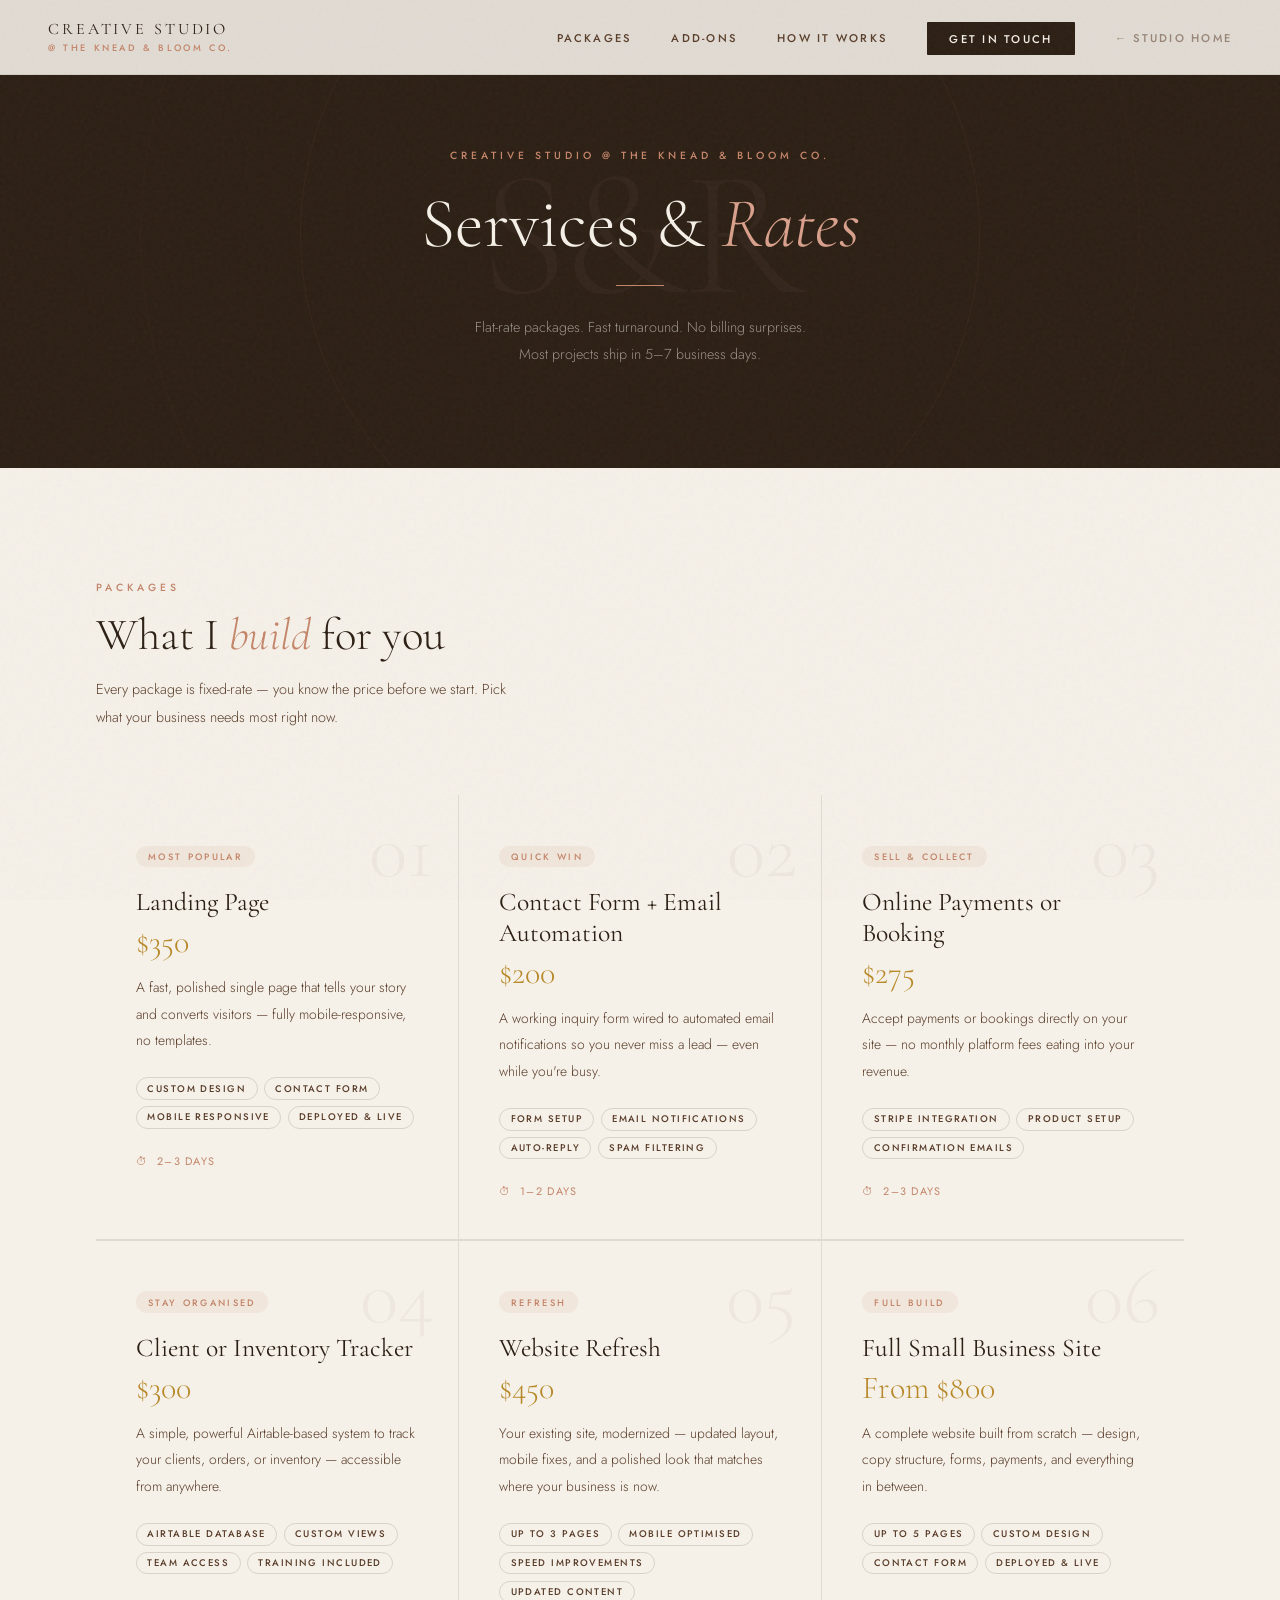
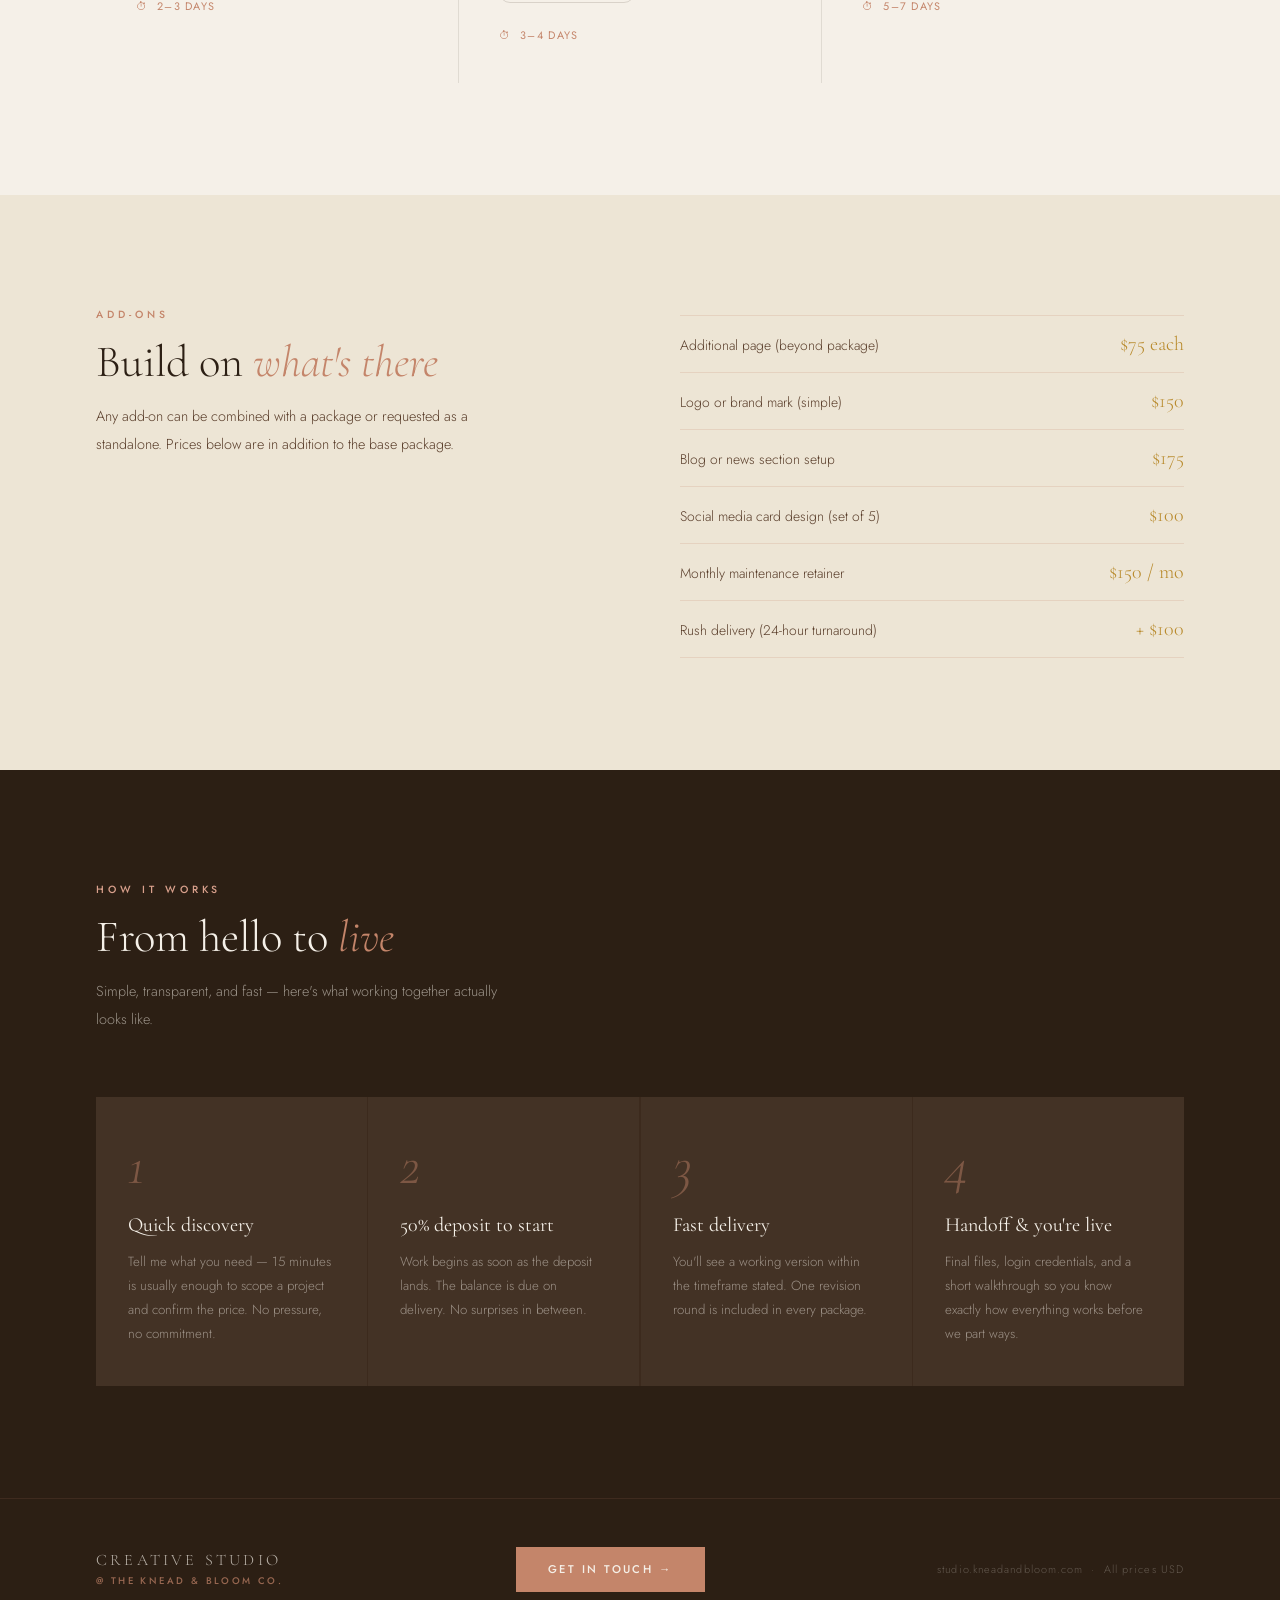
==== rates.html @ b483e49e "add rates page, reorder sections on index page" ====
<!DOCTYPE html>
<html lang="en">
<head>
<meta charset="UTF-8" />
<meta name="viewport" content="width=device-width, initial-scale=1.0" />
<title>Services &amp; Rates — Creative Studio @ The Knead &amp; Bloom Co.</title>
<link href="https://fonts.googleapis.com/css2?family=Cormorant+Garamond:ital,wght@0,300;0,400;0,600;1,300;1,400&family=Jost:wght@300;400;500&display=swap" rel="stylesheet" />
<link rel="stylesheet" href="css/shared.css" />
<link rel="stylesheet" href="css/rate-card.css" />
</head>
<body>

<!-- ── NAV ──────────────────────────────────────────────────── -->
<nav>
  <a href="https://studio.kneadandbloom.com" class="nav-brand">
    <span class="nav-wordmark">Creative Studio</span>
    <span class="nav-sub">@ The Knead &amp; Bloom Co.</span>
  </a>
  <ul class="nav-links">
    <li><a href="#packages">Packages</a></li>
    <li><a href="#addons">Add-Ons</a></li>
    <li><a href="#how-it-works">How It Works</a></li>
    <li><a href="https://studio.kneadandbloom.com/#contact" class="nav-cta">Get in Touch</a></li>
    <li><a href="https://studio.kneadandbloom.com" class="nav-parent-link">← Studio Home</a></li>
  </ul>
</nav>

<!-- ── HERO ─────────────────────────────────────────────────── -->
<section class="hero">
  <div class="hero-monogram">S&amp;R</div>
  <div class="hero-eyebrow">Creative Studio @ The Knead &amp; Bloom Co.</div>
  <h1 class="hero-headline">Services &amp; <em>Rates</em></h1>
  <div class="hero-divider"></div>
  <p class="hero-sub">Flat-rate packages. Fast turnaround. No billing surprises.<br>Most projects ship in 5–7 business days.</p>
</section>

<!-- ── PACKAGES ─────────────────────────────────────────────── -->
<section id="packages">
  <div class="section-label reveal">Packages</div>
  <h2 class="section-title reveal">What I <em>build</em> for you</h2>
  <p class="section-intro reveal">Every package is fixed-rate — you know the price before we start. Pick what your business needs most right now.</p>

  <div class="packages-grid">

    <div class="pkg-card reveal">
      <div class="pkg-number">01</div>
      <span class="pkg-tag">Most popular</span>
      <div class="pkg-name">Landing Page</div>
      <div class="pkg-price">$350</div>
      <p class="pkg-desc">A fast, polished single page that tells your story and converts visitors — fully mobile-responsive, no templates.</p>
      <div class="pkg-pills">
        <span class="pkg-pill">Custom design</span>
        <span class="pkg-pill">Contact form</span>
        <span class="pkg-pill">Mobile responsive</span>
        <span class="pkg-pill">Deployed &amp; live</span>
      </div>
      <div class="pkg-turnaround">⏱ &nbsp;2–3 days</div>
    </div>

    <div class="pkg-card reveal">
      <div class="pkg-number">02</div>
      <span class="pkg-tag">Quick win</span>
      <div class="pkg-name">Contact Form + Email Automation</div>
      <div class="pkg-price">$200</div>
      <p class="pkg-desc">A working inquiry form wired to automated email notifications so you never miss a lead — even while you're busy.</p>
      <div class="pkg-pills">
        <span class="pkg-pill">Form setup</span>
        <span class="pkg-pill">Email notifications</span>
        <span class="pkg-pill">Auto-reply</span>
        <span class="pkg-pill">Spam filtering</span>
      </div>
      <div class="pkg-turnaround">⏱ &nbsp;1–2 days</div>
    </div>

    <div class="pkg-card reveal">
      <div class="pkg-number">03</div>
      <span class="pkg-tag">Sell &amp; collect</span>
      <div class="pkg-name">Online Payments or Booking</div>
      <div class="pkg-price">$275</div>
      <p class="pkg-desc">Accept payments or bookings directly on your site — no monthly platform fees eating into your revenue.</p>
      <div class="pkg-pills">
        <span class="pkg-pill">Stripe integration</span>
        <span class="pkg-pill">Product setup</span>
        <span class="pkg-pill">Confirmation emails</span>
      </div>
      <div class="pkg-turnaround">⏱ &nbsp;2–3 days</div>
    </div>

    <div class="pkg-card reveal">
      <div class="pkg-number">04</div>
      <span class="pkg-tag">Stay organised</span>
      <div class="pkg-name">Client or Inventory Tracker</div>
      <div class="pkg-price">$300</div>
      <p class="pkg-desc">A simple, powerful Airtable-based system to track your clients, orders, or inventory — accessible from anywhere.</p>
      <div class="pkg-pills">
        <span class="pkg-pill">Airtable database</span>
        <span class="pkg-pill">Custom views</span>
        <span class="pkg-pill">Team access</span>
        <span class="pkg-pill">Training included</span>
      </div>
      <div class="pkg-turnaround">⏱ &nbsp;2–3 days</div>
    </div>

    <div class="pkg-card reveal">
      <div class="pkg-number">05</div>
      <span class="pkg-tag">Refresh</span>
      <div class="pkg-name">Website Refresh</div>
      <div class="pkg-price">$450</div>
      <p class="pkg-desc">Your existing site, modernized — updated layout, mobile fixes, and a polished look that matches where your business is now.</p>
      <div class="pkg-pills">
        <span class="pkg-pill">Up to 3 pages</span>
        <span class="pkg-pill">Mobile optimised</span>
        <span class="pkg-pill">Speed improvements</span>
        <span class="pkg-pill">Updated content</span>
      </div>
      <div class="pkg-turnaround">⏱ &nbsp;3–4 days</div>
    </div>

    <div class="pkg-card reveal">
      <div class="pkg-number">06</div>
      <span class="pkg-tag">Full build</span>
      <div class="pkg-name">Full Small Business Site</div>
      <div class="pkg-price">From $800</div>
      <p class="pkg-desc">A complete website built from scratch — design, copy structure, forms, payments, and everything in between.</p>
      <div class="pkg-pills">
        <span class="pkg-pill">Up to 5 pages</span>
        <span class="pkg-pill">Custom design</span>
        <span class="pkg-pill">Contact form</span>
        <span class="pkg-pill">Deployed &amp; live</span>
      </div>
      <div class="pkg-turnaround">⏱ &nbsp;5–7 days</div>
    </div>

  </div>
</section>

<!-- ── ADD-ONS ───────────────────────────────────────────────── -->
<section id="addons">
  <div class="addons-inner">
    <div>
      <div class="section-label reveal">Add-Ons</div>
      <h2 class="section-title reveal">Build on <em>what's there</em></h2>
      <p class="section-intro reveal" style="margin-bottom:0;">Any add-on can be combined with a package or requested as a standalone. Prices below are in addition to the base package.</p>
    </div>
    <div class="addons-table reveal">
      <div class="addon-row">
        <span class="addon-name">Additional page (beyond package)</span>
        <span class="addon-price">$75 each</span>
      </div>
      <div class="addon-row">
        <span class="addon-name">Logo or brand mark (simple)</span>
        <span class="addon-price">$150</span>
      </div>
      <div class="addon-row">
        <span class="addon-name">Blog or news section setup</span>
        <span class="addon-price">$175</span>
      </div>
      <div class="addon-row">
        <span class="addon-name">Social media card design (set of 5)</span>
        <span class="addon-price">$100</span>
      </div>
      <div class="addon-row">
        <span class="addon-name">Monthly maintenance retainer</span>
        <span class="addon-price">$150 / mo</span>
      </div>
      <div class="addon-row">
        <span class="addon-name">Rush delivery (24-hour turnaround)</span>
        <span class="addon-price">+ $100</span>
      </div>
    </div>
  </div>
</section>

<!-- ── HOW IT WORKS ──────────────────────────────────────────── -->
<section id="how-it-works">
  <div class="how-header">
    <div class="section-label reveal">How It Works</div>
    <h2 class="section-title reveal">From hello to <em>live</em></h2>
    <p class="section-intro reveal">Simple, transparent, and fast — here's what working together actually looks like.</p>
  </div>

  <div class="steps-grid">
    <div class="step-card reveal">
      <div class="step-num">1</div>
      <div class="step-title">Quick discovery</div>
      <p class="step-body">Tell me what you need — 15 minutes is usually enough to scope a project and confirm the price. No pressure, no commitment.</p>
    </div>
    <div class="step-card reveal">
      <div class="step-num">2</div>
      <div class="step-title">50% deposit to start</div>
      <p class="step-body">Work begins as soon as the deposit lands. The balance is due on delivery. No surprises in between.</p>
    </div>
    <div class="step-card reveal">
      <div class="step-num">3</div>
      <div class="step-title">Fast delivery</div>
      <p class="step-body">You'll see a working version within the timeframe stated. One revision round is included in every package.</p>
    </div>
    <div class="step-card reveal">
      <div class="step-num">4</div>
      <div class="step-title">Handoff &amp; you're live</div>
      <p class="step-body">Final files, login credentials, and a short walkthrough so you know exactly how everything works before we part ways.</p>
    </div>
  </div>
</section>

<!-- ── FOOTER ────────────────────────────────────────────────── -->
<footer>
  <div class="footer-brand">
    <span class="footer-wordmark">Creative Studio</span>
    <span class="footer-sub">@ The Knead &amp; Bloom Co.</span>
  </div>
  <a href="https://studio.kneadandbloom.com/#contact" class="footer-cta">Get in Touch →</a>
  <span class="footer-copy">studio.kneadandbloom.com &nbsp;·&nbsp; All prices USD</span>
</footer>

<script>
// ── SCROLL REVEAL ─────────────────────────────────────────────
const observer = new IntersectionObserver((entries) => {
  entries.forEach(e => {
    if (e.isIntersecting) {
      e.target.classList.add('visible');
      observer.unobserve(e.target);
    }
  });
}, { threshold: 0.12 });

document.querySelectorAll('.reveal').forEach(el => observer.observe(el));
</script>
</body>
</html>
---- css/shared.css ----
/* ================================================================
   shared.css
   Creative Studio @ The Knead & Bloom Co.
   Shared across all studio pages.
   ================================================================ */

/* ── RESET & ROOT ───────────────────────────────────────────── */
*, *::before, *::after { box-sizing: border-box; margin: 0; padding: 0; }

:root {
  --cream:         #f5f0e8;
  --cream-dark:    #ede5d5;
  --brown:         #2c1f14;
  --brown-mid:     #5a3e2b;
  --gold:          #b8892a;
  --gold-light:    #d4a84b;
  --blush:         #c4856a;
  --blush-light:   #d9a08c;
  --sage:          #7a8c6e;
  --text:          #2c1f14;
  --grain-opacity: 0.04;
}

html { scroll-behavior: smooth; }

body {
  font-family: 'Jost', sans-serif;
  background: var(--cream);
  color: var(--text);
  overflow-x: hidden;
}

/* ── GRAIN OVERLAY ──────────────────────────────────────────── */
body::before {
  content: '';
  position: fixed;
  inset: 0;
  background-image: url("data:image/svg+xml,%3Csvg viewBox='0 0 256 256' xmlns='http://www.w3.org/2000/svg'%3E%3Cfilter id='noise'%3E%3CfeTurbulence type='fractalNoise' baseFrequency='0.9' numOctaves='4' stitchTiles='stitch'/%3E%3C/filter%3E%3Crect width='100%25' height='100%25' filter='url(%23noise)' opacity='1'/%3E%3C/svg%3E");
  opacity: var(--grain-opacity);
  pointer-events: none;
  z-index: 9999;
}

/* ── NAV ────────────────────────────────────────────────────── */
nav {
  position: fixed;
  top: 0; left: 0; right: 0;
  z-index: 200;
  display: flex;
  align-items: center;
  justify-content: space-between;
  padding: 1.25rem 3rem;
  background: rgba(245, 240, 232, 0.9);
  backdrop-filter: blur(10px);
  border-bottom: 1px solid rgba(44, 31, 20, 0.08);
  transition: background 0.3s;
}

.nav-brand {
  display: flex;
  flex-direction: column;
  gap: 0.1rem;
  text-decoration: none;
}

.nav-wordmark {
  font-family: 'Cormorant Garamond', serif;
  font-size: 1rem;
  font-weight: 400;
  letter-spacing: 0.18em;
  text-transform: uppercase;
  color: var(--brown);
  line-height: 1.2;
}

.nav-sub {
  font-family: 'Jost', sans-serif;
  font-size: 0.58rem;
  font-weight: 500;
  letter-spacing: 0.28em;
  text-transform: uppercase;
  color: var(--blush);
}

.nav-links {
  display: flex;
  gap: 2.5rem;
  list-style: none;
  align-items: center;
}

.nav-links a {
  font-family: 'Jost', sans-serif;
  font-size: 0.7rem;
  font-weight: 500;
  letter-spacing: 0.2em;
  text-transform: uppercase;
  text-decoration: none;
  color: var(--brown-mid);
  transition: color 0.2s;
}

.nav-links a:hover { color: var(--blush); }

.nav-links .nav-cta {
  padding: 0.55rem 1.4rem;
  background: var(--brown);
  color: var(--cream);
  border-radius: 1px;
  transition: background 0.2s;
}

.nav-links .nav-cta:hover { background: var(--blush); color: var(--cream); }

.nav-parent-link {
  font-family: 'Jost', sans-serif;
  font-size: 0.62rem;
  letter-spacing: 0.18em;
  text-transform: uppercase;
  color: var(--brown-mid);
  opacity: 0.55;
  text-decoration: none;
  transition: opacity 0.2s;
}

.nav-parent-link:hover { opacity: 1; }

/* ── SECTION SHARED ─────────────────────────────────────────── */
.section-label {
  font-family: 'Jost', sans-serif;
  font-size: 0.65rem;
  font-weight: 500;
  letter-spacing: 0.38em;
  text-transform: uppercase;
  color: var(--blush);
  margin-bottom: 1rem;
}

.section-title {
  font-family: 'Cormorant Garamond', serif;
  font-size: clamp(2rem, 3.5vw, 3.5rem);
  font-weight: 300;
  line-height: 1.1;
  color: var(--brown);
  margin-bottom: 1rem;
}

.section-title em { font-style: italic; color: var(--blush); }

.section-intro {
  font-size: 0.9rem;
  font-weight: 300;
  color: var(--brown-mid);
  line-height: 1.9;
  max-width: 54ch;
  margin-bottom: 4rem;
}

/* ── SCROLL REVEAL ──────────────────────────────────────────── */
.reveal {
  opacity: 0;
  transform: translateY(28px);
  transition: opacity 0.75s ease, transform 0.75s ease;
}

.reveal.visible {
  opacity: 1;
  transform: translateY(0);
}

/* ── FOOTER ─────────────────────────────────────────────────── */
footer {
  background: var(--brown);
  border-top: 1px solid rgba(196, 133, 106, 0.12);
  padding: 3rem 6rem;
  display: flex;
  align-items: center;
  justify-content: space-between;
  flex-wrap: wrap;
  gap: 1.5rem;
}

.footer-brand {
  display: flex;
  flex-direction: column;
  gap: 0.25rem;
}

.footer-wordmark {
  font-family: 'Cormorant Garamond', serif;
  font-size: 1rem;
  font-weight: 300;
  letter-spacing: 0.2em;
  text-transform: uppercase;
  color: var(--cream);
  opacity: 0.7;
}

.footer-sub {
  font-size: 0.6rem;
  font-weight: 500;
  letter-spacing: 0.25em;
  text-transform: uppercase;
  color: var(--blush);
  opacity: 0.7;
}

.footer-copy {
  font-size: 0.68rem;
  font-weight: 300;
  letter-spacing: 0.1em;
  color: rgba(245, 240, 232, 0.28);
}

.footer-links {
  display: flex;
  gap: 2rem;
  list-style: none;
}

.footer-links a {
  font-size: 0.68rem;
  letter-spacing: 0.15em;
  text-transform: uppercase;
  color: rgba(245, 240, 232, 0.35);
  text-decoration: none;
  transition: color 0.2s;
}

.footer-links a:hover { color: var(--blush-light); }

/* ── ANIMATIONS ─────────────────────────────────────────────── */
@keyframes fadeUp {
  from { opacity: 0; transform: translateY(24px); }
  to   { opacity: 1; transform: translateY(0); }
}

@keyframes fadeIn {
  from { opacity: 0; }
  to   { opacity: 1; }
}

/* ── MOBILE — shared elements ───────────────────────────────── */
@media (max-width: 900px) {
  nav { padding: 1rem 1.5rem; }
  .nav-links { display: none; }
  footer { flex-direction: column; text-align: center; padding: 2.5rem 1.5rem; }
  .footer-links { display: none; }
}
---- css/rate-card.css ----
/* ================================================================
   rate-card.css
   Creative Studio @ The Knead & Bloom Co.
   Page-specific styles for rate-card.html only.
   Requires: shared.css
   ================================================================ */

/* ── HERO ───────────────────────────────────────────────────── */
.hero {
  min-height: 52vh;
  background: var(--brown);
  display: flex;
  flex-direction: column;
  align-items: center;
  justify-content: center;
  text-align: center;
  padding: 9rem 3rem 6rem;
  position: relative;
  overflow: hidden;
}

.hero::before {
  content: '';
  position: absolute;
  width: 680px; height: 680px;
  border-radius: 50%;
  border: 1px solid rgba(196, 133, 106, 0.07);
  top: 50%; left: 50%;
  transform: translate(-50%, -50%);
  pointer-events: none;
}

.hero::after {
  content: '';
  position: absolute;
  width: 1000px; height: 1000px;
  border-radius: 50%;
  border: 1px solid rgba(196, 133, 106, 0.035);
  top: 50%; left: 50%;
  transform: translate(-50%, -50%);
  pointer-events: none;
}

.hero-monogram {
  font-family: 'Cormorant Garamond', serif;
  font-size: clamp(6rem, 14vw, 14rem);
  font-weight: 300;
  color: rgba(245, 240, 232, 0.035);
  position: absolute;
  top: 50%; left: 50%;
  transform: translate(-50%, -50%);
  user-select: none;
  pointer-events: none;
  white-space: nowrap;
  letter-spacing: -0.02em;
  z-index: 0;
}

.hero-eyebrow {
  font-family: 'Jost', sans-serif;
  font-size: 0.65rem;
  font-weight: 500;
  letter-spacing: 0.38em;
  text-transform: uppercase;
  color: var(--blush);
  margin-bottom: 1.5rem;
  position: relative; z-index: 1;
  opacity: 0;
  animation: fadeUp 0.8s ease forwards 0.2s;
}

.hero-headline {
  font-family: 'Cormorant Garamond', serif;
  font-size: clamp(3rem, 5.5vw, 5.2rem);
  font-weight: 300;
  line-height: 1.05;
  color: var(--cream);
  margin-bottom: 1.5rem;
  position: relative; z-index: 1;
  opacity: 0;
  animation: fadeUp 0.8s ease forwards 0.4s;
}

.hero-headline em {
  font-style: italic;
  color: var(--blush-light);
}

.hero-divider {
  width: 3rem;
  height: 1px;
  background: var(--blush);
  margin: 0 auto 1.75rem;
  position: relative; z-index: 1;
  opacity: 0;
  animation: fadeUp 0.8s ease forwards 0.55s;
}

.hero-sub {
  font-size: 0.9rem;
  font-weight: 300;
  line-height: 1.85;
  color: rgba(245, 240, 232, 0.55);
  max-width: 50ch;
  position: relative; z-index: 1;
  opacity: 0;
  animation: fadeUp 0.8s ease forwards 0.7s;
}

/* ── PACKAGES SECTION ───────────────────────────────────────── */
#packages {
  padding: 7rem 6rem;
  max-width: 1400px;
  margin: 0 auto;
}

.packages-grid {
  display: grid;
  grid-template-columns: repeat(3, 1fr);
  gap: 1.5px;
  background: rgba(44, 31, 20, 0.1);
}

.pkg-card {
  background: var(--cream);
  padding: 3rem 2.5rem 2.5rem;
  position: relative;
  overflow: hidden;
  transition: background 0.4s ease;
}

.pkg-card::before {
  content: '';
  position: absolute;
  bottom: 0; left: 0;
  width: 0; height: 3px;
  background: var(--blush);
  transition: width 0.5s ease;
}

.pkg-card:hover { background: var(--cream-dark); }
.pkg-card:hover::before { width: 100%; }

.pkg-number {
  font-family: 'Cormorant Garamond', serif;
  font-size: 5rem;
  font-weight: 300;
  color: rgba(44, 31, 20, 0.04);
  position: absolute;
  top: 1rem; right: 1.5rem;
  line-height: 1;
  user-select: none;
}

.pkg-tag {
  display: inline-block;
  font-size: 0.58rem;
  font-weight: 500;
  letter-spacing: 0.25em;
  text-transform: uppercase;
  padding: 0.28rem 0.75rem;
  border-radius: 100px;
  margin-bottom: 1.25rem;
  background: rgba(196, 133, 106, 0.1);
  color: var(--blush);
}

.pkg-name {
  font-family: 'Cormorant Garamond', serif;
  font-size: clamp(1.4rem, 2vw, 1.9rem);
  font-weight: 400;
  line-height: 1.2;
  color: var(--brown);
  margin-bottom: 0.5rem;
}

.pkg-price {
  font-family: 'Cormorant Garamond', serif;
  font-size: clamp(1.6rem, 2.5vw, 2.4rem);
  font-weight: 300;
  color: var(--gold);
  margin-bottom: 1rem;
  line-height: 1;
}

.pkg-desc {
  font-size: 0.87rem;
  font-weight: 300;
  line-height: 1.9;
  color: var(--brown-mid);
  margin-bottom: 1.5rem;
  max-width: 36ch;
}

.pkg-pills {
  display: flex;
  flex-wrap: wrap;
  gap: 0.4rem;
  margin-bottom: 1.5rem;
}

.pkg-pill {
  font-size: 0.6rem;
  font-weight: 500;
  letter-spacing: 0.15em;
  text-transform: uppercase;
  padding: 0.2rem 0.65rem;
  border: 1px solid rgba(44, 31, 20, 0.14);
  color: var(--brown-mid);
  border-radius: 100px;
}

.pkg-turnaround {
  font-size: 0.68rem;
  font-weight: 400;
  letter-spacing: 0.12em;
  text-transform: uppercase;
  color: var(--blush);
  display: flex;
  align-items: center;
  gap: 0.4rem;
}

/* ── ADD-ONS SECTION ────────────────────────────────────────── */
#addons {
  background: var(--cream-dark);
  padding: 7rem 6rem;
}

.addons-inner {
  max-width: 1100px;
  margin: 0 auto;
  display: grid;
  grid-template-columns: 1fr 1fr;
  gap: 5rem;
  align-items: start;
}

.addons-table {
  display: flex;
  flex-direction: column;
  gap: 0;
  margin-top: 0.5rem;
}

.addon-row {
  display: grid;
  grid-template-columns: 1fr auto;
  gap: 1rem;
  align-items: baseline;
  padding: 1rem 0;
  border-bottom: 1px solid rgba(196, 133, 106, 0.2);
}

.addon-row:first-child { border-top: 1px solid rgba(196, 133, 106, 0.2); }

.addon-name {
  font-size: 0.87rem;
  font-weight: 300;
  color: var(--brown-mid);
  line-height: 1.5;
}

.addon-price {
  font-family: 'Cormorant Garamond', serif;
  font-size: 1.25rem;
  font-weight: 300;
  color: var(--gold);
  white-space: nowrap;
  text-align: right;
}

/* ── HOW IT WORKS SECTION ───────────────────────────────────── */
#how-it-works {
  background: var(--brown);
  padding: 7rem 6rem;
}

.how-header {
  max-width: 1100px;
  margin: 0 auto 4rem;
}

.how-header .section-label { color: var(--blush-light); }
.how-header .section-title { color: var(--cream); }
.how-header .section-intro { color: rgba(245, 240, 232, 0.55); }

.steps-grid {
  max-width: 1100px;
  margin: 0 auto;
  display: grid;
  grid-template-columns: repeat(4, 1fr);
  gap: 1.5px;
  background: rgba(196, 133, 106, 0.1);
}

.step-card {
  background: rgba(245, 240, 232, 0.035);
  padding: 2.5rem 2rem;
  transition: background 0.3s;
}

.step-card:hover { background: rgba(245, 240, 232, 0.055); }

.step-num {
  font-family: 'Cormorant Garamond', serif;
  font-size: 3.5rem;
  font-weight: 300;
  font-style: italic;
  color: var(--blush);
  opacity: 0.45;
  line-height: 1;
  margin-bottom: 1.25rem;
}

.step-title {
  font-family: 'Cormorant Garamond', serif;
  font-size: 1.25rem;
  font-weight: 400;
  color: var(--cream);
  margin-bottom: 0.75rem;
  line-height: 1.25;
}

.step-body {
  font-size: 0.83rem;
  font-weight: 300;
  line-height: 1.8;
  color: rgba(245, 240, 232, 0.5);
}

/* ── FOOTER CTA (rate-card variant) ────────────────────────── */
.footer-cta {
  display: inline-flex;
  align-items: center;
  gap: 0.75rem;
  font-size: 0.7rem;
  font-weight: 500;
  letter-spacing: 0.22em;
  text-transform: uppercase;
  color: var(--cream);
  background: var(--blush);
  text-decoration: none;
  padding: 0.9rem 2rem;
  transition: background 0.25s;
}

.footer-cta:hover { background: var(--gold); }

/* ── MOBILE ─────────────────────────────────────────────────── */
@media (max-width: 900px) {
  .hero { padding: 7rem 2rem 4rem; }

  #packages { padding: 4rem 1.5rem; }
  .packages-grid { grid-template-columns: 1fr; }
  .pkg-card { padding: 2.5rem 2rem; }

  #addons { padding: 4rem 1.5rem; }
  .addons-inner { grid-template-columns: 1fr; gap: 3rem; }

  #how-it-works { padding: 4rem 1.5rem; }
  .steps-grid { grid-template-columns: 1fr 1fr; }
}

@media (max-width: 540px) {
  .steps-grid { grid-template-columns: 1fr; }
}
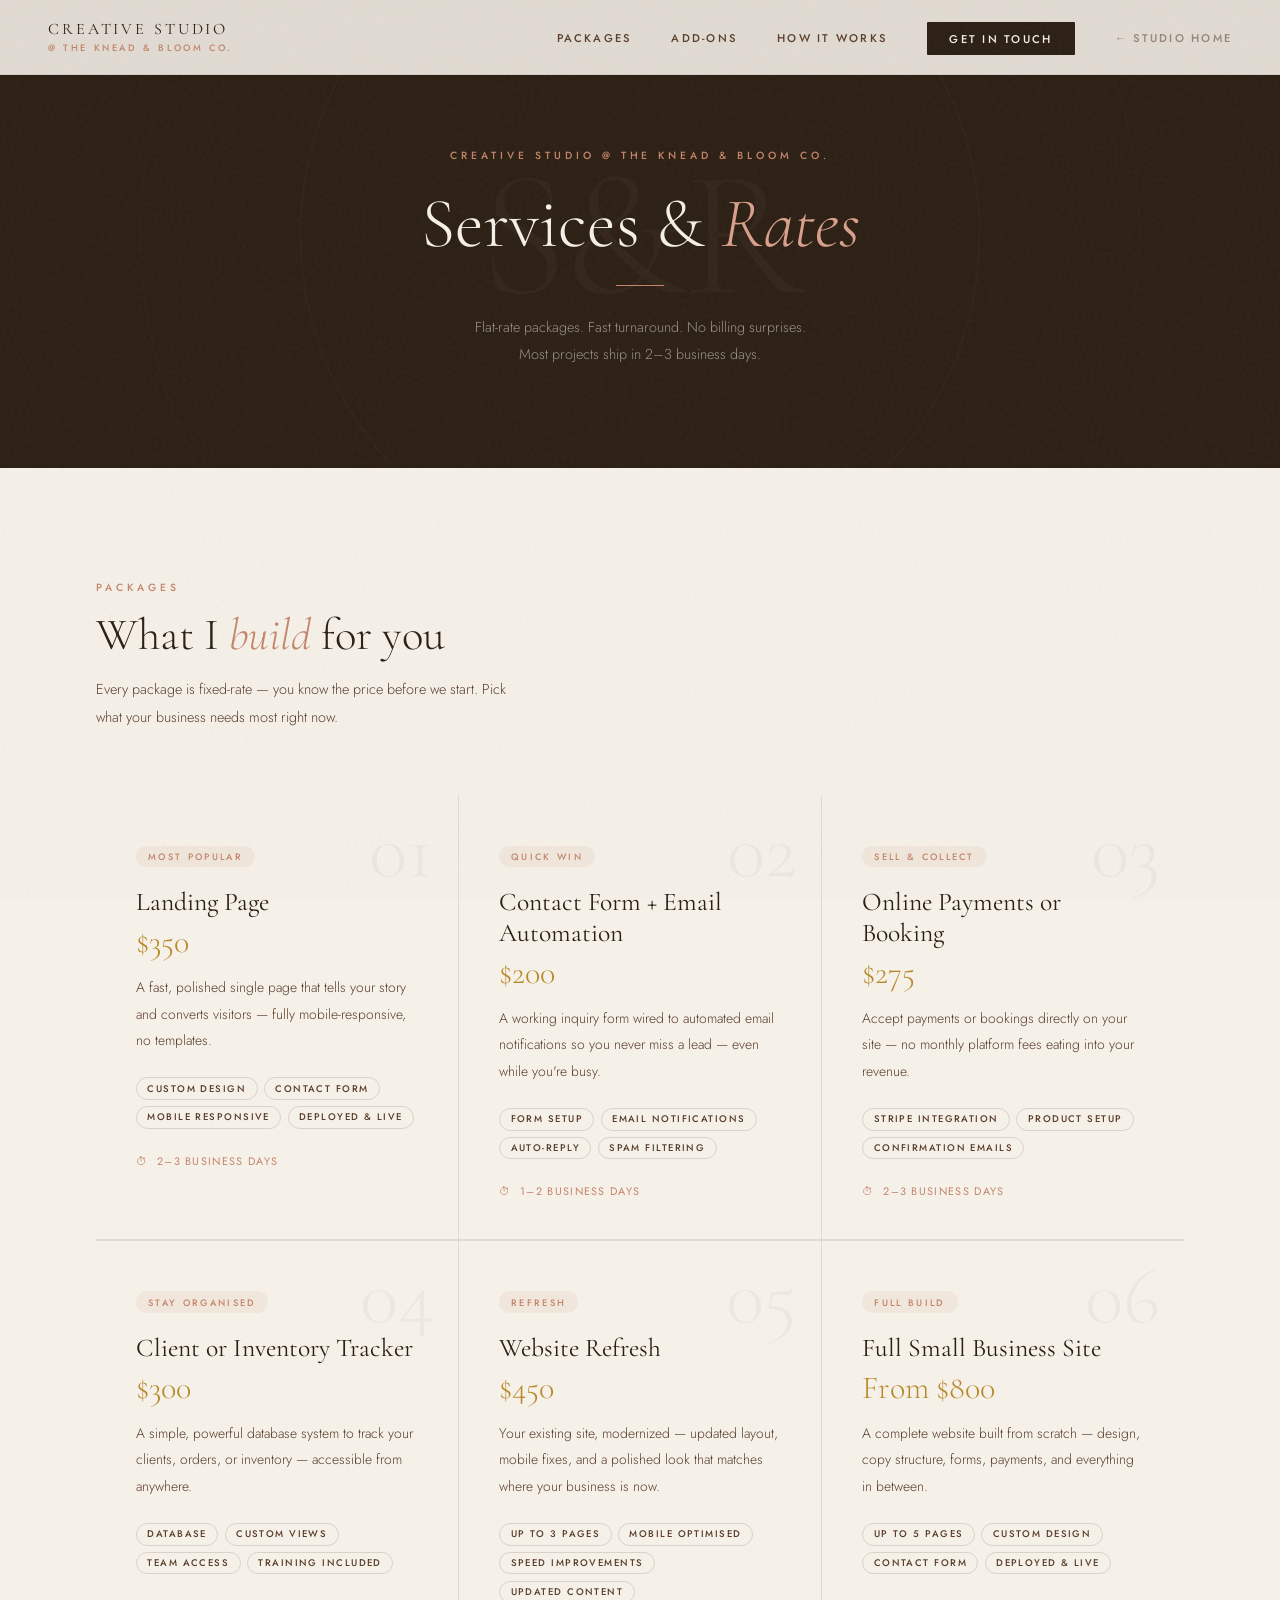
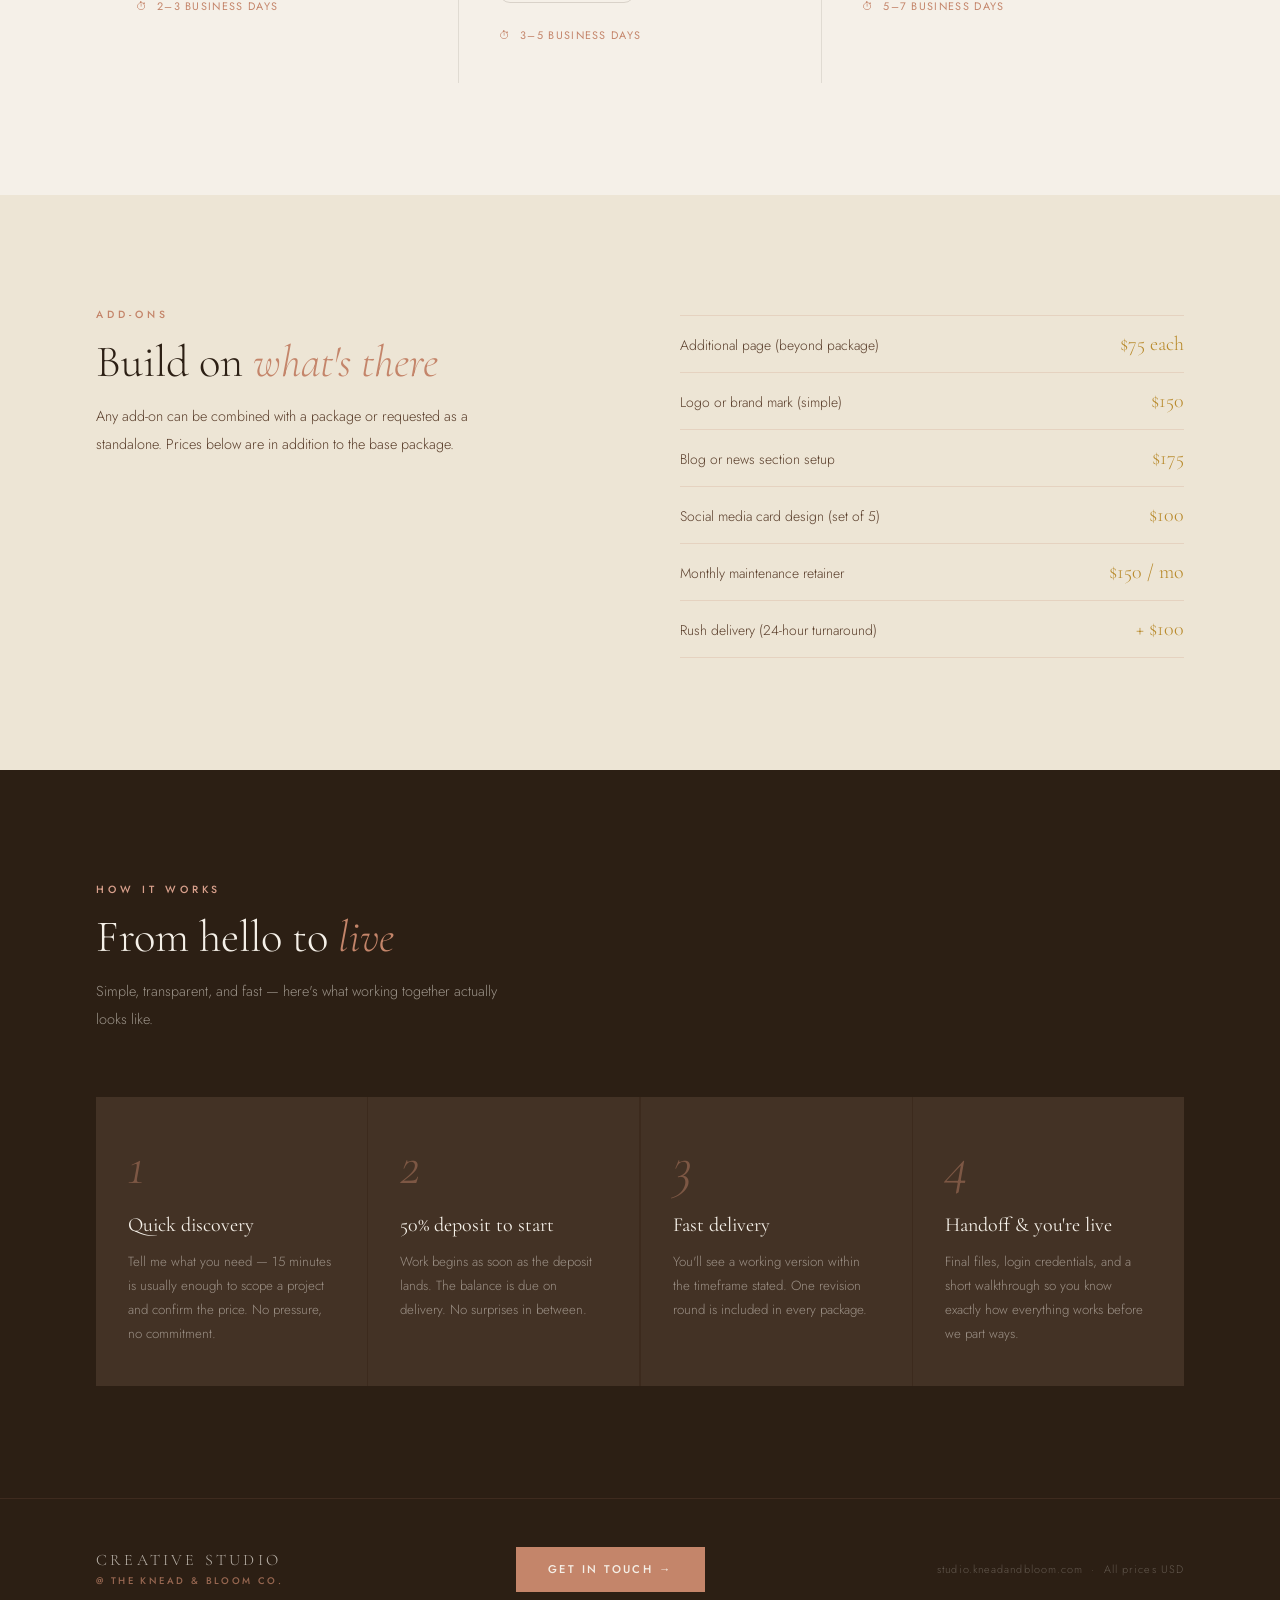
==== commit 05893717: "add BCC Stripe Integration case study with assets (images), site scripts, updated css files for hamb" ====
--- a/rates.html
+++ b/rates.html
@@ -5,8 +5,8 @@
 <meta name="viewport" content="width=device-width, initial-scale=1.0" />
 <title>Services &amp; Rates — Creative Studio @ The Knead &amp; Bloom Co.</title>
 <link href="https://fonts.googleapis.com/css2?family=Cormorant+Garamond:ital,wght@0,300;0,400;0,600;1,300;1,400&family=Jost:wght@300;400;500&display=swap" rel="stylesheet" />
-<link rel="stylesheet" href="css/shared.css" />
-<link rel="stylesheet" href="css/rate-card.css" />
+<link rel="stylesheet" href="/css/shared.css" />
+<link rel="stylesheet" href="/css/rate-card.css" />
 </head>
 <body>
 
@@ -16,6 +16,11 @@
     <span class="nav-wordmark">Creative Studio</span>
     <span class="nav-sub">@ The Knead &amp; Bloom Co.</span>
   </a>
+  <button class="nav-toggle" aria-label="Open menu" aria-expanded="false" aria-controls="nav-links">
+    <span></span>
+    <span></span>
+    <span></span>
+  </button>
   <ul class="nav-links">
     <li><a href="#packages">Packages</a></li>
     <li><a href="#addons">Add-Ons</a></li>
@@ -31,7 +36,7 @@
   <div class="hero-eyebrow">Creative Studio @ The Knead &amp; Bloom Co.</div>
   <h1 class="hero-headline">Services &amp; <em>Rates</em></h1>
   <div class="hero-divider"></div>
-  <p class="hero-sub">Flat-rate packages. Fast turnaround. No billing surprises.<br>Most projects ship in 5–7 business days.</p>
+  <p class="hero-sub">Flat-rate packages. Fast turnaround. No billing surprises.<br>Most projects ship in 2–3 business days.</p>
 </section>
 
 <!-- ── PACKAGES ─────────────────────────────────────────────── -->
@@ -54,7 +59,7 @@
         <span class="pkg-pill">Mobile responsive</span>
         <span class="pkg-pill">Deployed &amp; live</span>
       </div>
-      <div class="pkg-turnaround">⏱ &nbsp;2–3 days</div>
+      <div class="pkg-turnaround">⏱ &nbsp;2–3 business days</div>
     </div>
 
     <div class="pkg-card reveal">
@@ -69,7 +74,7 @@
         <span class="pkg-pill">Auto-reply</span>
         <span class="pkg-pill">Spam filtering</span>
       </div>
-      <div class="pkg-turnaround">⏱ &nbsp;1–2 days</div>
+      <div class="pkg-turnaround">⏱ &nbsp;1–2 business days</div>
     </div>
 
     <div class="pkg-card reveal">
@@ -83,7 +88,7 @@
         <span class="pkg-pill">Product setup</span>
         <span class="pkg-pill">Confirmation emails</span>
       </div>
-      <div class="pkg-turnaround">⏱ &nbsp;2–3 days</div>
+      <div class="pkg-turnaround">⏱ &nbsp;2–3 business days</div>
     </div>
 
     <div class="pkg-card reveal">
@@ -91,14 +96,14 @@
       <span class="pkg-tag">Stay organised</span>
       <div class="pkg-name">Client or Inventory Tracker</div>
       <div class="pkg-price">$300</div>
-      <p class="pkg-desc">A simple, powerful Airtable-based system to track your clients, orders, or inventory — accessible from anywhere.</p>
-      <div class="pkg-pills">
-        <span class="pkg-pill">Airtable database</span>
+      <p class="pkg-desc">A simple, powerful database system to track your clients, orders, or inventory — accessible from anywhere.</p>
+      <div class="pkg-pills">
+        <span class="pkg-pill">Database</span>
         <span class="pkg-pill">Custom views</span>
         <span class="pkg-pill">Team access</span>
         <span class="pkg-pill">Training included</span>
       </div>
-      <div class="pkg-turnaround">⏱ &nbsp;2–3 days</div>
+      <div class="pkg-turnaround">⏱ &nbsp;2–3 business days</div>
     </div>
 
     <div class="pkg-card reveal">
@@ -113,7 +118,7 @@
         <span class="pkg-pill">Speed improvements</span>
         <span class="pkg-pill">Updated content</span>
       </div>
-      <div class="pkg-turnaround">⏱ &nbsp;3–4 days</div>
+      <div class="pkg-turnaround">⏱ &nbsp;3–5 business days</div>
     </div>
 
     <div class="pkg-card reveal">
@@ -128,7 +133,7 @@
         <span class="pkg-pill">Contact form</span>
         <span class="pkg-pill">Deployed &amp; live</span>
       </div>
-      <div class="pkg-turnaround">⏱ &nbsp;5–7 days</div>
+      <div class="pkg-turnaround">⏱ &nbsp;5–7 business days</div>
     </div>
 
   </div>
@@ -226,5 +231,7 @@
 
 document.querySelectorAll('.reveal').forEach(el => observer.observe(el));
 </script>
+
+<script src="/scripts/site-scripts.js" defer></script>
 </body>
 </html>
--- a/css/shared.css
+++ b/css/shared.css
@@ -19,6 +19,9 @@
   --sage:          #7a8c6e;
   --text:          #2c1f14;
   --grain-opacity: 0.04;
+
+    /* transition */
+  --t: .28s cubic-bezier(.4,0,.2,1);
 }
 
 html { scroll-behavior: smooth; }
@@ -243,7 +246,112 @@
 /* ── MOBILE — shared elements ───────────────────────────────── */
 @media (max-width: 900px) {
   nav { padding: 1rem 1.5rem; }
-  .nav-links { display: none; }
   footer { flex-direction: column; text-align: center; padding: 2.5rem 1.5rem; }
   .footer-links { display: none; }
 }
+
+/* ── RESPONSIVE ─────────────────────────────────────────────── */
+@media (max-width: 768px) {
+  .nav-logo-text { display: none; }
+}
+
+.nav-toggle {
+  display: none;                  /* hidden on desktop */
+  flex-direction: column;
+  justify-content: center;
+  align-items: center;
+  gap: 5px;
+  width: 40px;
+  height: 40px;
+  background: none;
+  border: none;
+  cursor: pointer;
+  padding: 4px;
+  border-radius: 4px;
+  transition: background var(--t);
+  z-index: 200;
+}
+.nav-toggle:hover { background: rgba(181,131,74,.08); }
+
+.nav-toggle span {
+  display: block;
+  width: 22px;
+  height: 1.5px;
+  background: var(--brown);
+  border-radius: 2px;
+  transition: transform .3s cubic-bezier(.4,0,.2,1),
+              opacity   .3s cubic-bezier(.4,0,.2,1),
+              width     .3s cubic-bezier(.4,0,.2,1);
+  transform-origin: center;
+}
+
+/* Animate to X when open */
+.nav-toggle.is-open span:nth-child(1) { transform: translateY(6.5px) rotate(45deg); }
+.nav-toggle.is-open span:nth-child(2) { opacity: 0; width: 0; }
+.nav-toggle.is-open span:nth-child(3) { transform: translateY(-6.5px) rotate(-45deg); }
+
+
+@media (max-width: 768px) {
+  /* Show the hamburger button */
+  .nav-toggle { display: flex; }
+
+  /* Slide-down drawer */
+  .nav-links {
+    position: fixed;
+    top: 80px;               /* matches nav height */
+    left: 0; right: 0;
+    background: rgba(250,247,242,.97);
+    backdrop-filter: blur(16px);
+    border-bottom: 1px solid rgba(181,131,74,.18);
+    flex-direction: column;
+    align-items: stretch;
+    gap: 0;
+    padding: 1rem 0 1.5rem;
+    /* hidden state */
+    opacity: 0;
+    transform: translateY(-8px);
+    pointer-events: none;
+    transition: opacity .28s cubic-bezier(.4,0,.2,1),
+                transform .28s cubic-bezier(.4,0,.2,1);
+  }
+
+  /* Open state — toggled by JS adding .is-open to .nav-links */
+  .nav-links.is-open {
+    opacity: 1;
+    transform: translateY(0);
+    pointer-events: auto;
+  }
+
+  /* Each link becomes a full-width tap target */
+  .nav-links li { width: 100%; }
+
+  .nav-links a {
+    display: block;
+    padding: .85rem clamp(1.5rem, 6vw, 2.5rem);
+    font-size: .8rem;
+    letter-spacing: .12em;
+    border-bottom: 1px solid rgba(181,131,74,.08);
+    transition: background .2s, color .2s;
+  }
+  .nav-links a:hover { background: rgba(181,131,74,.06); color: var(--blush); }
+
+  /* "Order Now" pill — full-width with margin */
+  .nav-links .btn-nav {
+    display: block;
+    margin: 1rem clamp(1.5rem, 6vw, 2.5rem) 0;
+    padding: .75rem 1.25rem;
+    text-align: center;
+    border-radius: 50px;
+    border-bottom: none;
+  }
+  .nav-links .btn-nav:hover { transform: none; }
+}
+
+@media (max-width: 480px) {
+  nav { padding: 0 1rem; }
+  /* No more li:not(:last-child) { display: none } — drawer shows all links */
+}
+
+/* ── BODY SCROLL LOCK when menu is open ─────────────────────── */
+/* Applied by JS — prevents page scrolling behind the open drawer */
+body.nav-open { overflow: hidden; }
